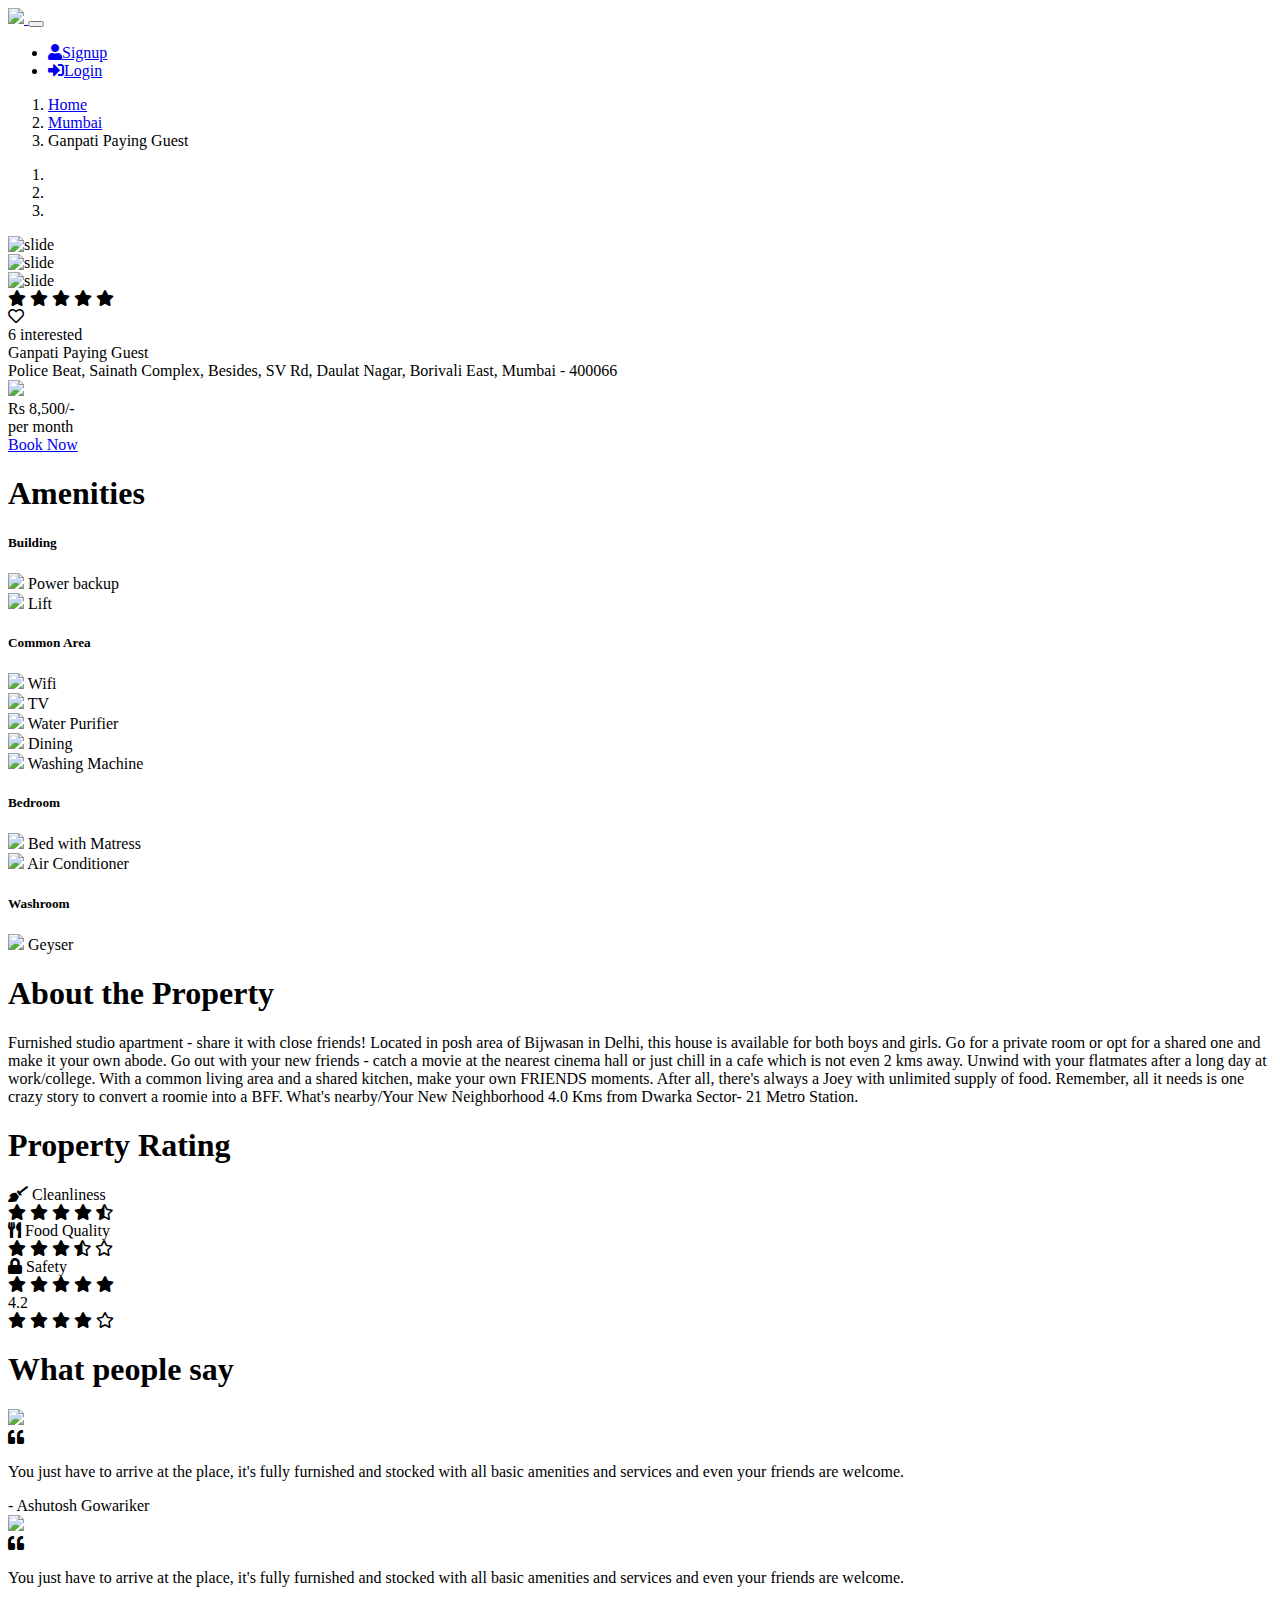
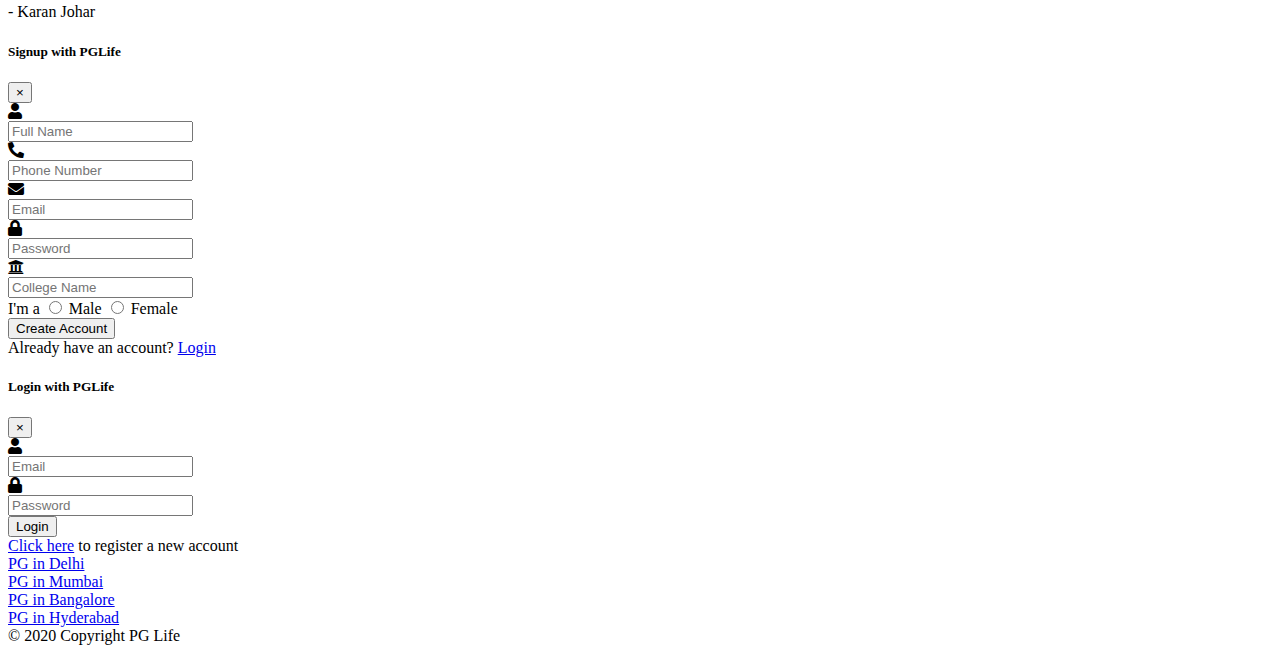
==== property_detail.html @ 6dc1bb6c "Add files via upload" ====
<!DOCTYPE html>
<html lang="en">
  <head>
    <meta name="viewport" content="width=device-width, initial-scale=1" />
    <title>Ganpati Paying Guest | PG Life</title>

    <link href="css/bootstrap.min.css" rel="stylesheet" />
    <link
      href="https://use.fontawesome.com/releases/v5.11.2/css/all.css"
      rel="stylesheet"
    />
    <link
      href="https://fonts.googleapis.com/css2?family=Open+Sans:ital,wght@0,300;0,400;0,600;0,700;0,800;1,300;1,400;1,600;1,700;1,800&display=swap"
      rel="stylesheet"
    />
    <link href="css/common.css" rel="stylesheet" />
    <link href="css/property_detail.css" rel="stylesheet" />
  </head>

  <body>
    <div class="header sticky-top">
      <nav class="navbar navbar-expand-md navbar-light">
        <a class="navbar-brand" href="index.html">
          <img src="img/logo.png" />
        </a>
        <button
          class="navbar-toggler"
          type="button"
          data-toggle="collapse"
          data-target="#my-navbar"
        >
          <span class="navbar-toggler-icon"></span>
        </button>

        <div
          class="collapse navbar-collapse justify-content-end"
          id="my-navbar"
        >
          <ul class="navbar-nav">
            <li class="nav-item">
              <a
                class="nav-link"
                href="#"
                data-toggle="modal"
                data-target="#signup-modal"
              >
                <i class="fas fa-user"></i>Signup
              </a>
            </li>
            <div class="nav-vl"></div>
            <li class="nav-item">
              <a
                class="nav-link"
                href="#"
                data-toggle="modal"
                data-target="#login-modal"
              >
                <i class="fas fa-sign-in-alt"></i>Login
              </a>
            </li>
          </ul>
        </div>
      </nav>
    </div>

    <div id="loading"></div>

    <nav aria-label="breadcrumb">
      <ol class="breadcrumb py-2">
        <li class="breadcrumb-item">
          <a href="index.html">Home</a>
        </li>
        <li class="breadcrumb-item">
          <a href="property_list.html">Mumbai</a>
        </li>
        <li class="breadcrumb-item active" aria-current="page">
          Ganpati Paying Guest
        </li>
      </ol>
    </nav>

    <div id="property-images" class="carousel slide" data-ride="carousel">
      <ol class="carousel-indicators">
        <li
          data-target="#property-images"
          data-slide-to="0"
          class="active"
        ></li>
        <li data-target="#property-images" data-slide-to="1" class=""></li>
        <li data-target="#property-images" data-slide-to="2" class=""></li>
      </ol>
      <div class="carousel-inner">
        <div class="carousel-item active">
          <img
            class="d-block w-100"
            src="img/properties/1/1d4f0757fdb86d5f.jpg"
            alt="slide"
          />
        </div>
        <div class="carousel-item">
          <img
            class="d-block w-100"
            src="img/properties/1/46ebbb537aa9fb0a.jpg"
            alt="slide"
          />
        </div>
        <div class="carousel-item">
          <img
            class="d-block w-100"
            src="img/properties/1/eace7b9114fd6046.jpg"
            alt="slide"
          />
        </div>
      </div>
      <a
        class="carousel-control-prev"
        href="#property-images"
        role="button"
        data-slide="prev"
      >
        <span class="carousel-control-prev-icon" aria-hidden="true"></span>
        <span class="sr-only">Previous</span>
      </a>
      <a
        class="carousel-control-next"
        href="#property-images"
        role="button"
        data-slide="next"
      >
        <span class="carousel-control-next-icon" aria-hidden="true"></span>
        <span class="sr-only">Next</span>
      </a>
    </div>

    <div class="property-summary page-container">
      <div class="row no-gutters justify-content-between">
        <div class="star-container" title="4.8">
          <i class="fas fa-star"></i>
          <i class="fas fa-star"></i>
          <i class="fas fa-star"></i>
          <i class="fas fa-star"></i>
          <i class="fas fa-star"></i>
        </div>
        <div class="interested-container">
          <i class="is-interested-image far fa-heart"></i>
          <div class="interested-text">
            <span class="interested-user-count">6</span> interested
          </div>
        </div>
      </div>
      <div class="detail-container">
        <div class="property-name">Ganpati Paying Guest</div>
        <div class="property-address">
          Police Beat, Sainath Complex, Besides, SV Rd, Daulat Nagar, Borivali
          East, Mumbai - 400066
        </div>
        <div class="property-gender">
          <img src="img/unisex.png" />
        </div>
      </div>
      <div class="row no-gutters">
        <div class="rent-container col-6">
          <div class="rent">Rs 8,500/-</div>
          <div class="rent-unit">per month</div>
        </div>
        <div class="button-container col-6">
          <a href="#" class="btn btn-primary">Book Now</a>
        </div>
      </div>
    </div>

    <div class="property-amenities">
      <div class="page-container">
        <h1>Amenities</h1>
        <div class="row justify-content-between">
          <div class="col-md-auto">
            <h5>Building</h5>
            <div class="amenity-container">
              <img src="img/amenities/powerbackup.svg" />
              <span>Power backup</span>
            </div>
            <div class="amenity-container">
              <img src="img/amenities/lift.svg" />
              <span>Lift</span>
            </div>
          </div>

          <div class="col-md-auto">
            <h5>Common Area</h5>
            <div class="amenity-container">
              <img src="img/amenities/wifi.svg" />
              <span>Wifi</span>
            </div>
            <div class="amenity-container">
              <img src="img/amenities/tv.svg" />
              <span>TV</span>
            </div>
            <div class="amenity-container">
              <img src="img/amenities/rowater.svg" />
              <span>Water Purifier</span>
            </div>
            <div class="amenity-container">
              <img src="img/amenities/dining.svg" />
              <span>Dining</span>
            </div>
            <div class="amenity-container">
              <img src="img/amenities/washingmachine.svg" />
              <span>Washing Machine</span>
            </div>
          </div>

          <div class="col-md-auto">
            <h5>Bedroom</h5>
            <div class="amenity-container">
              <img src="img/amenities/bed.svg" />
              <span>Bed with Matress</span>
            </div>
            <div class="amenity-container">
              <img src="img/amenities/ac.svg" />
              <span>Air Conditioner</span>
            </div>
          </div>

          <div class="col-md-auto">
            <h5>Washroom</h5>
            <div class="amenity-container">
              <img src="img/amenities/geyser.svg" />
              <span>Geyser</span>
            </div>
          </div>
        </div>
      </div>
    </div>

    <div class="property-about page-container">
      <h1>About the Property</h1>
      <p>
        Furnished studio apartment - share it with close friends! Located in
        posh area of Bijwasan in Delhi, this house is available for both boys
        and girls. Go for a private room or opt for a shared one and make it
        your own abode. Go out with your new friends - catch a movie at the
        nearest cinema hall or just chill in a cafe which is not even 2 kms
        away. Unwind with your flatmates after a long day at work/college. With
        a common living area and a shared kitchen, make your own FRIENDS
        moments. After all, there's always a Joey with unlimited supply of food.
        Remember, all it needs is one crazy story to convert a roomie into a
        BFF. What's nearby/Your New Neighborhood 4.0 Kms from Dwarka Sector- 21
        Metro Station.
      </p>
    </div>

    <div class="property-rating">
      <div class="page-container">
        <h1>Property Rating</h1>
        <div class="row align-items-center justify-content-between">
          <div class="col-md-6">
            <div class="rating-criteria row">
              <div class="col-6">
                <i class="rating-criteria-icon fas fa-broom"></i>
                <span class="rating-criteria-text">Cleanliness</span>
              </div>
              <div class="rating-criteria-star-container col-6" title="4.3">
                <i class="fas fa-star"></i>
                <i class="fas fa-star"></i>
                <i class="fas fa-star"></i>
                <i class="fas fa-star"></i>
                <i class="fas fa-star-half-alt"></i>
              </div>
            </div>

            <div class="rating-criteria row">
              <div class="col-6">
                <i class="rating-criteria-icon fas fa-utensils"></i>
                <span class="rating-criteria-text">Food Quality</span>
              </div>
              <div class="rating-criteria-star-container col-6" title="3.4">
                <i class="fas fa-star"></i>
                <i class="fas fa-star"></i>
                <i class="fas fa-star"></i>
                <i class="fas fa-star-half-alt"></i>
                <i class="far fa-star"></i>
              </div>
            </div>

            <div class="rating-criteria row">
              <div class="col-6">
                <i class="rating-criteria-icon fa fa-lock"></i>
                <span class="rating-criteria-text">Safety</span>
              </div>
              <div class="rating-criteria-star-container col-6" title="4.8">
                <i class="fas fa-star"></i>
                <i class="fas fa-star"></i>
                <i class="fas fa-star"></i>
                <i class="fas fa-star"></i>
                <i class="fas fa-star"></i>
              </div>
            </div>
          </div>

          <div class="col-md-4">
            <div class="rating-circle">
              <div class="total-rating">4.2</div>
              <div class="rating-circle-star-container">
                <i class="fas fa-star"></i>
                <i class="fas fa-star"></i>
                <i class="fas fa-star"></i>
                <i class="fas fa-star"></i>
                <i class="far fa-star"></i>
              </div>
            </div>
          </div>
        </div>
      </div>
    </div>

    <div class="property-testimonials page-container">
      <h1>What people say</h1>
      <div class="testimonial-block">
        <div class="testimonial-image-container">
          <img class="testimonial-img" src="img/man.png" />
        </div>
        <div class="testimonial-text">
          <i class="fa fa-quote-left" aria-hidden="true"></i>
          <p>
            You just have to arrive at the place, it's fully furnished and
            stocked with all basic amenities and services and even your friends
            are welcome.
          </p>
        </div>
        <div class="testimonial-name">- Ashutosh Gowariker</div>
      </div>
      <div class="testimonial-block">
        <div class="testimonial-image-container">
          <img class="testimonial-img" src="img/man.png" />
        </div>
        <div class="testimonial-text">
          <i class="fa fa-quote-left" aria-hidden="true"></i>
          <p>
            You just have to arrive at the place, it's fully furnished and
            stocked with all basic amenities and services and even your friends
            are welcome.
          </p>
        </div>
        <div class="testimonial-name">- Karan Johar</div>
      </div>
    </div>

    <div
      class="modal fade"
      id="signup-modal"
      tabindex="-1"
      role="dialog"
      aria-labelledby="signup-heading"
      aria-hidden="true"
    >
      <div class="modal-dialog" role="document">
        <div class="modal-content">
          <div class="modal-header">
            <h5 class="modal-title" id="signup-heading">Signup with PGLife</h5>
            <button
              type="button"
              class="close"
              data-dismiss="modal"
              aria-label="Close"
            >
              <span aria-hidden="true">&times;</span>
            </button>
          </div>

          <div class="modal-body">
            <form id="signup-form" class="form" role="form">
              <div class="input-group form-group">
                <div class="input-group-prepend">
                  <span class="input-group-text">
                    <i class="fas fa-user"></i>
                  </span>
                </div>
                <input
                  type="text"
                  class="form-control"
                  name="full_name"
                  placeholder="Full Name"
                  maxlength="30"
                  required
                />
              </div>

              <div class="input-group form-group">
                <div class="input-group-prepend">
                  <span class="input-group-text">
                    <i class="fas fa-phone-alt"></i>
                  </span>
                </div>
                <input
                  type="text"
                  class="form-control"
                  name="phone"
                  placeholder="Phone Number"
                  maxlength="10"
                  minlength="10"
                  required
                />
              </div>

              <div class="input-group form-group">
                <div class="input-group-prepend">
                  <span class="input-group-text">
                    <i class="fas fa-envelope"></i>
                  </span>
                </div>
                <input
                  type="email"
                  class="form-control"
                  name="email"
                  placeholder="Email"
                  required
                />
              </div>

              <div class="input-group form-group">
                <div class="input-group-prepend">
                  <span class="input-group-text">
                    <i class="fas fa-lock"></i>
                  </span>
                </div>
                <input
                  type="password"
                  class="form-control"
                  name="password"
                  placeholder="Password"
                  minlength="6"
                  required
                />
              </div>

              <div class="input-group form-group">
                <div class="input-group-prepend">
                  <span class="input-group-text">
                    <i class="fas fa-university"></i>
                  </span>
                </div>
                <input
                  type="text"
                  class="form-control"
                  name="college_name"
                  placeholder="College Name"
                  maxlength="150"
                  required
                />
              </div>

              <div class="form-group">
                <span>I'm a</span>
                <input
                  type="radio"
                  class="ml-3"
                  id="gender-male"
                  name="gender"
                  value="male"
                />
                Male
                <label for="gender-male"> </label>
                <input
                  type="radio"
                  class="ml-3"
                  id="gender-female"
                  name="gender"
                  value="female"
                />
                <label for="gender-female">
                  Female
                </label>
              </div>

              <div class="form-group">
                <button type="submit" class="btn btn-block btn-primary">
                  Create Account
                </button>
              </div>
            </form>
          </div>

          <div class="modal-footer">
            <span
              >Already have an account?
              <a
                href="#"
                data-dismiss="modal"
                data-toggle="modal"
                data-target="#login-modal"
                >Login</a
              >
            </span>
          </div>
        </div>
      </div>
    </div>

    <div
      class="modal fade"
      id="login-modal"
      tabindex="-1"
      role="dialog"
      aria-labelledby="login-heading"
      aria-hidden="true"
    >
      <div class="modal-dialog modal-dialog-centered" role="document">
        <div class="modal-content">
          <div class="modal-header">
            <h5 class="modal-title" id="login-heading">Login with PGLife</h5>
            <button
              type="button"
              class="close"
              data-dismiss="modal"
              aria-label="Close"
            >
              <span aria-hidden="true">&times;</span>
            </button>
          </div>

          <div class="modal-body">
            <form id="login-form" class="form" role="form">
              <div class="input-group form-group">
                <div class="input-group-prepend">
                  <span class="input-group-text">
                    <i class="fas fa-user"></i>
                  </span>
                </div>
                <input
                  type="email"
                  class="form-control"
                  name="email"
                  placeholder="Email"
                  required
                />
              </div>

              <div class="input-group form-group">
                <div class="input-group-prepend">
                  <span class="input-group-text">
                    <i class="fas fa-lock"></i>
                  </span>
                </div>
                <input
                  type="password"
                  class="form-control"
                  name="password"
                  placeholder="Password"
                  minlength="6"
                  required
                />
              </div>

              <div class="form-group">
                <button type="submit" class="btn btn-block btn-primary">
                  Login
                </button>
              </div>
            </form>
          </div>

          <div class="modal-footer">
            <span>
              <a
                href="#"
                data-dismiss="modal"
                data-toggle="modal"
                data-target="#signup-modal"
                >Click here</a
              >
              to register a new account
            </span>
          </div>
        </div>
      </div>
    </div>

    <div class="footer">
      <div class="page-container footer-container">
        <div class="footer-cities">
          <div class="footer-city">
            <a href="property_list.html">PG in Delhi</a>
          </div>
          <div class="footer-city">
            <a href="property_list.html">PG in Mumbai</a>
          </div>
          <div class="footer-city">
            <a href="property_list.html">PG in Bangalore</a>
          </div>
          <div class="footer-city">
            <a href="property_list.html">PG in Hyderabad</a>
          </div>
        </div>
        <div class="footer-copyright">© 2020 Copyright PG Life</div>
      </div>
    </div>

    <script type="text/javascript" src="js/jquery.js"></script>
    <script type="text/javascript" src="js/bootstrap.min.js"></script>
  </body>
</html>
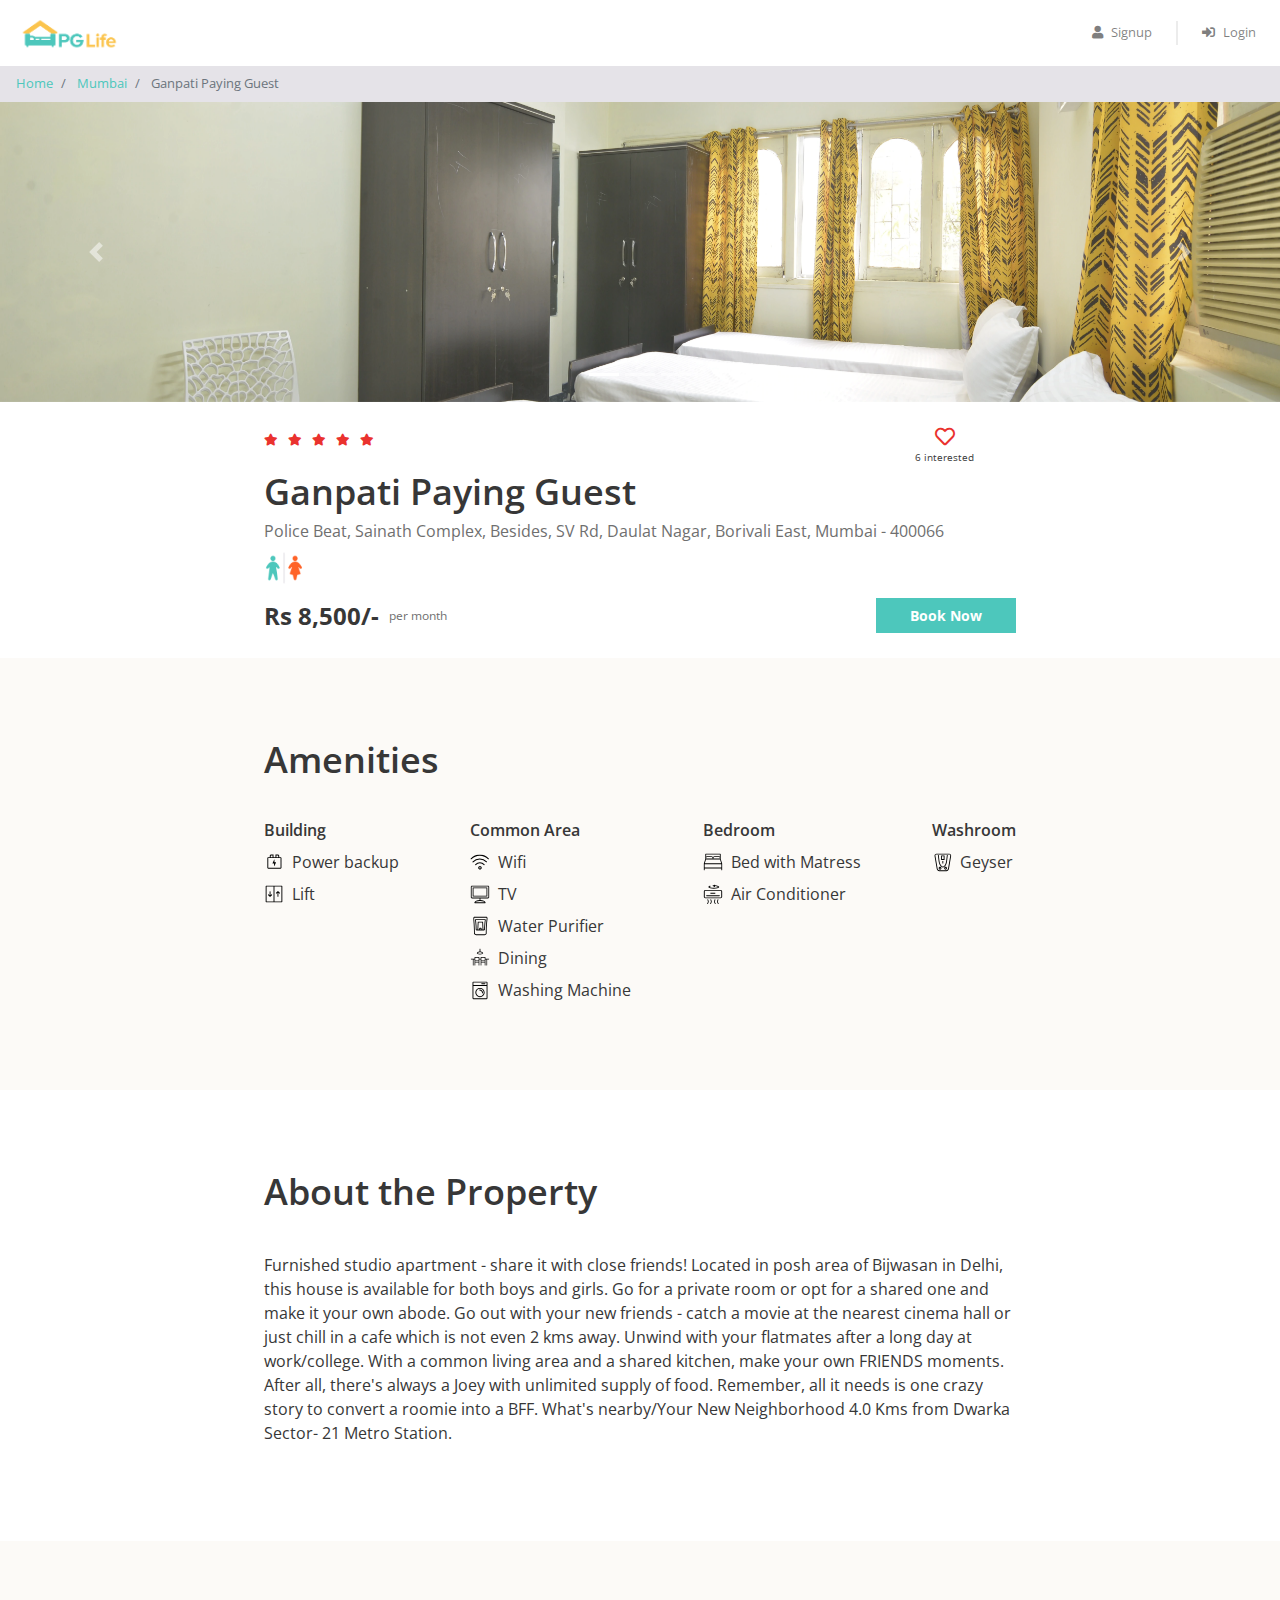
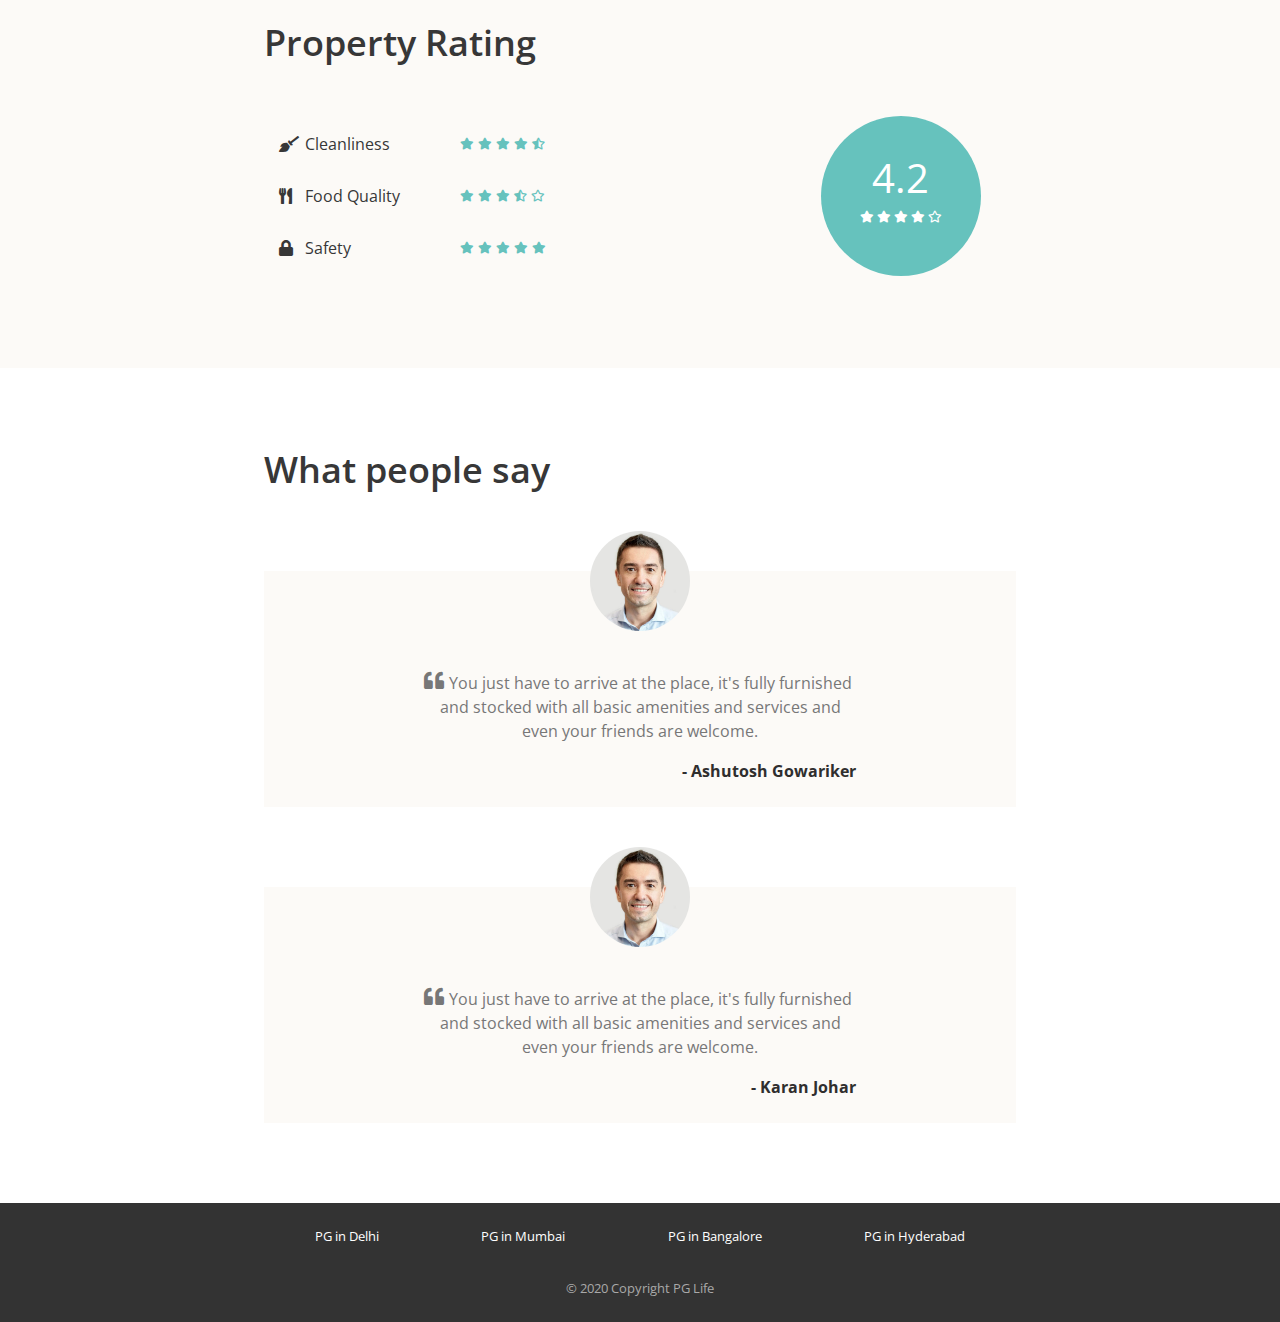
==== commit 2f31b231: "updated" ====
--- a/property_detail.html
+++ b/property_detail.html
@@ -1,601 +1,601 @@
-<!DOCTYPE html>
-<html lang="en">
-  <head>
-    <meta name="viewport" content="width=device-width, initial-scale=1" />
-    <title>Ganpati Paying Guest | PG Life</title>
-
-    <link href="css/bootstrap.min.css" rel="stylesheet" />
-    <link
-      href="https://use.fontawesome.com/releases/v5.11.2/css/all.css"
-      rel="stylesheet"
-    />
-    <link
-      href="https://fonts.googleapis.com/css2?family=Open+Sans:ital,wght@0,300;0,400;0,600;0,700;0,800;1,300;1,400;1,600;1,700;1,800&display=swap"
-      rel="stylesheet"
-    />
-    <link href="css/common.css" rel="stylesheet" />
-    <link href="css/property_detail.css" rel="stylesheet" />
-  </head>
-
-  <body>
-    <div class="header sticky-top">
-      <nav class="navbar navbar-expand-md navbar-light">
-        <a class="navbar-brand" href="index.html">
-          <img src="img/logo.png" />
-        </a>
-        <button
-          class="navbar-toggler"
-          type="button"
-          data-toggle="collapse"
-          data-target="#my-navbar"
-        >
-          <span class="navbar-toggler-icon"></span>
-        </button>
-
-        <div
-          class="collapse navbar-collapse justify-content-end"
-          id="my-navbar"
-        >
-          <ul class="navbar-nav">
-            <li class="nav-item">
-              <a
-                class="nav-link"
-                href="#"
-                data-toggle="modal"
-                data-target="#signup-modal"
-              >
-                <i class="fas fa-user"></i>Signup
-              </a>
-            </li>
-            <div class="nav-vl"></div>
-            <li class="nav-item">
-              <a
-                class="nav-link"
-                href="#"
-                data-toggle="modal"
-                data-target="#login-modal"
-              >
-                <i class="fas fa-sign-in-alt"></i>Login
-              </a>
-            </li>
-          </ul>
-        </div>
-      </nav>
-    </div>
-
-    <div id="loading"></div>
-
-    <nav aria-label="breadcrumb">
-      <ol class="breadcrumb py-2">
-        <li class="breadcrumb-item">
-          <a href="index.html">Home</a>
-        </li>
-        <li class="breadcrumb-item">
-          <a href="property_list.html">Mumbai</a>
-        </li>
-        <li class="breadcrumb-item active" aria-current="page">
-          Ganpati Paying Guest
-        </li>
-      </ol>
-    </nav>
-
-    <div id="property-images" class="carousel slide" data-ride="carousel">
-      <ol class="carousel-indicators">
-        <li
-          data-target="#property-images"
-          data-slide-to="0"
-          class="active"
-        ></li>
-        <li data-target="#property-images" data-slide-to="1" class=""></li>
-        <li data-target="#property-images" data-slide-to="2" class=""></li>
-      </ol>
-      <div class="carousel-inner">
-        <div class="carousel-item active">
-          <img
-            class="d-block w-100"
-            src="img/properties/1/1d4f0757fdb86d5f.jpg"
-            alt="slide"
-          />
-        </div>
-        <div class="carousel-item">
-          <img
-            class="d-block w-100"
-            src="img/properties/1/46ebbb537aa9fb0a.jpg"
-            alt="slide"
-          />
-        </div>
-        <div class="carousel-item">
-          <img
-            class="d-block w-100"
-            src="img/properties/1/eace7b9114fd6046.jpg"
-            alt="slide"
-          />
-        </div>
-      </div>
-      <a
-        class="carousel-control-prev"
-        href="#property-images"
-        role="button"
-        data-slide="prev"
-      >
-        <span class="carousel-control-prev-icon" aria-hidden="true"></span>
-        <span class="sr-only">Previous</span>
-      </a>
-      <a
-        class="carousel-control-next"
-        href="#property-images"
-        role="button"
-        data-slide="next"
-      >
-        <span class="carousel-control-next-icon" aria-hidden="true"></span>
-        <span class="sr-only">Next</span>
-      </a>
-    </div>
-
-    <div class="property-summary page-container">
-      <div class="row no-gutters justify-content-between">
-        <div class="star-container" title="4.8">
-          <i class="fas fa-star"></i>
-          <i class="fas fa-star"></i>
-          <i class="fas fa-star"></i>
-          <i class="fas fa-star"></i>
-          <i class="fas fa-star"></i>
-        </div>
-        <div class="interested-container">
-          <i class="is-interested-image far fa-heart"></i>
-          <div class="interested-text">
-            <span class="interested-user-count">6</span> interested
-          </div>
-        </div>
-      </div>
-      <div class="detail-container">
-        <div class="property-name">Ganpati Paying Guest</div>
-        <div class="property-address">
-          Police Beat, Sainath Complex, Besides, SV Rd, Daulat Nagar, Borivali
-          East, Mumbai - 400066
-        </div>
-        <div class="property-gender">
-          <img src="img/unisex.png" />
-        </div>
-      </div>
-      <div class="row no-gutters">
-        <div class="rent-container col-6">
-          <div class="rent">Rs 8,500/-</div>
-          <div class="rent-unit">per month</div>
-        </div>
-        <div class="button-container col-6">
-          <a href="#" class="btn btn-primary">Book Now</a>
-        </div>
-      </div>
-    </div>
-
-    <div class="property-amenities">
-      <div class="page-container">
-        <h1>Amenities</h1>
-        <div class="row justify-content-between">
-          <div class="col-md-auto">
-            <h5>Building</h5>
-            <div class="amenity-container">
-              <img src="img/amenities/powerbackup.svg" />
-              <span>Power backup</span>
-            </div>
-            <div class="amenity-container">
-              <img src="img/amenities/lift.svg" />
-              <span>Lift</span>
-            </div>
-          </div>
-
-          <div class="col-md-auto">
-            <h5>Common Area</h5>
-            <div class="amenity-container">
-              <img src="img/amenities/wifi.svg" />
-              <span>Wifi</span>
-            </div>
-            <div class="amenity-container">
-              <img src="img/amenities/tv.svg" />
-              <span>TV</span>
-            </div>
-            <div class="amenity-container">
-              <img src="img/amenities/rowater.svg" />
-              <span>Water Purifier</span>
-            </div>
-            <div class="amenity-container">
-              <img src="img/amenities/dining.svg" />
-              <span>Dining</span>
-            </div>
-            <div class="amenity-container">
-              <img src="img/amenities/washingmachine.svg" />
-              <span>Washing Machine</span>
-            </div>
-          </div>
-
-          <div class="col-md-auto">
-            <h5>Bedroom</h5>
-            <div class="amenity-container">
-              <img src="img/amenities/bed.svg" />
-              <span>Bed with Matress</span>
-            </div>
-            <div class="amenity-container">
-              <img src="img/amenities/ac.svg" />
-              <span>Air Conditioner</span>
-            </div>
-          </div>
-
-          <div class="col-md-auto">
-            <h5>Washroom</h5>
-            <div class="amenity-container">
-              <img src="img/amenities/geyser.svg" />
-              <span>Geyser</span>
-            </div>
-          </div>
-        </div>
-      </div>
-    </div>
-
-    <div class="property-about page-container">
-      <h1>About the Property</h1>
-      <p>
-        Furnished studio apartment - share it with close friends! Located in
-        posh area of Bijwasan in Delhi, this house is available for both boys
-        and girls. Go for a private room or opt for a shared one and make it
-        your own abode. Go out with your new friends - catch a movie at the
-        nearest cinema hall or just chill in a cafe which is not even 2 kms
-        away. Unwind with your flatmates after a long day at work/college. With
-        a common living area and a shared kitchen, make your own FRIENDS
-        moments. After all, there's always a Joey with unlimited supply of food.
-        Remember, all it needs is one crazy story to convert a roomie into a
-        BFF. What's nearby/Your New Neighborhood 4.0 Kms from Dwarka Sector- 21
-        Metro Station.
-      </p>
-    </div>
-
-    <div class="property-rating">
-      <div class="page-container">
-        <h1>Property Rating</h1>
-        <div class="row align-items-center justify-content-between">
-          <div class="col-md-6">
-            <div class="rating-criteria row">
-              <div class="col-6">
-                <i class="rating-criteria-icon fas fa-broom"></i>
-                <span class="rating-criteria-text">Cleanliness</span>
-              </div>
-              <div class="rating-criteria-star-container col-6" title="4.3">
-                <i class="fas fa-star"></i>
-                <i class="fas fa-star"></i>
-                <i class="fas fa-star"></i>
-                <i class="fas fa-star"></i>
-                <i class="fas fa-star-half-alt"></i>
-              </div>
-            </div>
-
-            <div class="rating-criteria row">
-              <div class="col-6">
-                <i class="rating-criteria-icon fas fa-utensils"></i>
-                <span class="rating-criteria-text">Food Quality</span>
-              </div>
-              <div class="rating-criteria-star-container col-6" title="3.4">
-                <i class="fas fa-star"></i>
-                <i class="fas fa-star"></i>
-                <i class="fas fa-star"></i>
-                <i class="fas fa-star-half-alt"></i>
-                <i class="far fa-star"></i>
-              </div>
-            </div>
-
-            <div class="rating-criteria row">
-              <div class="col-6">
-                <i class="rating-criteria-icon fa fa-lock"></i>
-                <span class="rating-criteria-text">Safety</span>
-              </div>
-              <div class="rating-criteria-star-container col-6" title="4.8">
-                <i class="fas fa-star"></i>
-                <i class="fas fa-star"></i>
-                <i class="fas fa-star"></i>
-                <i class="fas fa-star"></i>
-                <i class="fas fa-star"></i>
-              </div>
-            </div>
-          </div>
-
-          <div class="col-md-4">
-            <div class="rating-circle">
-              <div class="total-rating">4.2</div>
-              <div class="rating-circle-star-container">
-                <i class="fas fa-star"></i>
-                <i class="fas fa-star"></i>
-                <i class="fas fa-star"></i>
-                <i class="fas fa-star"></i>
-                <i class="far fa-star"></i>
-              </div>
-            </div>
-          </div>
-        </div>
-      </div>
-    </div>
-
-    <div class="property-testimonials page-container">
-      <h1>What people say</h1>
-      <div class="testimonial-block">
-        <div class="testimonial-image-container">
-          <img class="testimonial-img" src="img/man.png" />
-        </div>
-        <div class="testimonial-text">
-          <i class="fa fa-quote-left" aria-hidden="true"></i>
-          <p>
-            You just have to arrive at the place, it's fully furnished and
-            stocked with all basic amenities and services and even your friends
-            are welcome.
-          </p>
-        </div>
-        <div class="testimonial-name">- Ashutosh Gowariker</div>
-      </div>
-      <div class="testimonial-block">
-        <div class="testimonial-image-container">
-          <img class="testimonial-img" src="img/man.png" />
-        </div>
-        <div class="testimonial-text">
-          <i class="fa fa-quote-left" aria-hidden="true"></i>
-          <p>
-            You just have to arrive at the place, it's fully furnished and
-            stocked with all basic amenities and services and even your friends
-            are welcome.
-          </p>
-        </div>
-        <div class="testimonial-name">- Karan Johar</div>
-      </div>
-    </div>
-
-    <div
-      class="modal fade"
-      id="signup-modal"
-      tabindex="-1"
-      role="dialog"
-      aria-labelledby="signup-heading"
-      aria-hidden="true"
-    >
-      <div class="modal-dialog" role="document">
-        <div class="modal-content">
-          <div class="modal-header">
-            <h5 class="modal-title" id="signup-heading">Signup with PGLife</h5>
-            <button
-              type="button"
-              class="close"
-              data-dismiss="modal"
-              aria-label="Close"
-            >
-              <span aria-hidden="true">&times;</span>
-            </button>
-          </div>
-
-          <div class="modal-body">
-            <form id="signup-form" class="form" role="form">
-              <div class="input-group form-group">
-                <div class="input-group-prepend">
-                  <span class="input-group-text">
-                    <i class="fas fa-user"></i>
-                  </span>
-                </div>
-                <input
-                  type="text"
-                  class="form-control"
-                  name="full_name"
-                  placeholder="Full Name"
-                  maxlength="30"
-                  required
-                />
-              </div>
-
-              <div class="input-group form-group">
-                <div class="input-group-prepend">
-                  <span class="input-group-text">
-                    <i class="fas fa-phone-alt"></i>
-                  </span>
-                </div>
-                <input
-                  type="text"
-                  class="form-control"
-                  name="phone"
-                  placeholder="Phone Number"
-                  maxlength="10"
-                  minlength="10"
-                  required
-                />
-              </div>
-
-              <div class="input-group form-group">
-                <div class="input-group-prepend">
-                  <span class="input-group-text">
-                    <i class="fas fa-envelope"></i>
-                  </span>
-                </div>
-                <input
-                  type="email"
-                  class="form-control"
-                  name="email"
-                  placeholder="Email"
-                  required
-                />
-              </div>
-
-              <div class="input-group form-group">
-                <div class="input-group-prepend">
-                  <span class="input-group-text">
-                    <i class="fas fa-lock"></i>
-                  </span>
-                </div>
-                <input
-                  type="password"
-                  class="form-control"
-                  name="password"
-                  placeholder="Password"
-                  minlength="6"
-                  required
-                />
-              </div>
-
-              <div class="input-group form-group">
-                <div class="input-group-prepend">
-                  <span class="input-group-text">
-                    <i class="fas fa-university"></i>
-                  </span>
-                </div>
-                <input
-                  type="text"
-                  class="form-control"
-                  name="college_name"
-                  placeholder="College Name"
-                  maxlength="150"
-                  required
-                />
-              </div>
-
-              <div class="form-group">
-                <span>I'm a</span>
-                <input
-                  type="radio"
-                  class="ml-3"
-                  id="gender-male"
-                  name="gender"
-                  value="male"
-                />
-                Male
-                <label for="gender-male"> </label>
-                <input
-                  type="radio"
-                  class="ml-3"
-                  id="gender-female"
-                  name="gender"
-                  value="female"
-                />
-                <label for="gender-female">
-                  Female
-                </label>
-              </div>
-
-              <div class="form-group">
-                <button type="submit" class="btn btn-block btn-primary">
-                  Create Account
-                </button>
-              </div>
-            </form>
-          </div>
-
-          <div class="modal-footer">
-            <span
-              >Already have an account?
-              <a
-                href="#"
-                data-dismiss="modal"
-                data-toggle="modal"
-                data-target="#login-modal"
-                >Login</a
-              >
-            </span>
-          </div>
-        </div>
-      </div>
-    </div>
-
-    <div
-      class="modal fade"
-      id="login-modal"
-      tabindex="-1"
-      role="dialog"
-      aria-labelledby="login-heading"
-      aria-hidden="true"
-    >
-      <div class="modal-dialog modal-dialog-centered" role="document">
-        <div class="modal-content">
-          <div class="modal-header">
-            <h5 class="modal-title" id="login-heading">Login with PGLife</h5>
-            <button
-              type="button"
-              class="close"
-              data-dismiss="modal"
-              aria-label="Close"
-            >
-              <span aria-hidden="true">&times;</span>
-            </button>
-          </div>
-
-          <div class="modal-body">
-            <form id="login-form" class="form" role="form">
-              <div class="input-group form-group">
-                <div class="input-group-prepend">
-                  <span class="input-group-text">
-                    <i class="fas fa-user"></i>
-                  </span>
-                </div>
-                <input
-                  type="email"
-                  class="form-control"
-                  name="email"
-                  placeholder="Email"
-                  required
-                />
-              </div>
-
-              <div class="input-group form-group">
-                <div class="input-group-prepend">
-                  <span class="input-group-text">
-                    <i class="fas fa-lock"></i>
-                  </span>
-                </div>
-                <input
-                  type="password"
-                  class="form-control"
-                  name="password"
-                  placeholder="Password"
-                  minlength="6"
-                  required
-                />
-              </div>
-
-              <div class="form-group">
-                <button type="submit" class="btn btn-block btn-primary">
-                  Login
-                </button>
-              </div>
-            </form>
-          </div>
-
-          <div class="modal-footer">
-            <span>
-              <a
-                href="#"
-                data-dismiss="modal"
-                data-toggle="modal"
-                data-target="#signup-modal"
-                >Click here</a
-              >
-              to register a new account
-            </span>
-          </div>
-        </div>
-      </div>
-    </div>
-
-    <div class="footer">
-      <div class="page-container footer-container">
-        <div class="footer-cities">
-          <div class="footer-city">
-            <a href="property_list.html">PG in Delhi</a>
-          </div>
-          <div class="footer-city">
-            <a href="property_list.html">PG in Mumbai</a>
-          </div>
-          <div class="footer-city">
-            <a href="property_list.html">PG in Bangalore</a>
-          </div>
-          <div class="footer-city">
-            <a href="property_list.html">PG in Hyderabad</a>
-          </div>
-        </div>
-        <div class="footer-copyright">© 2020 Copyright PG Life</div>
-      </div>
-    </div>
-
-    <script type="text/javascript" src="js/jquery.js"></script>
-    <script type="text/javascript" src="js/bootstrap.min.js"></script>
-  </body>
-</html>
+<!DOCTYPE html>
+<html lang="en">
+  <head>
+    <meta name="viewport" content="width=device-width, initial-scale=1" />
+    <title>Ganpati Paying Guest | PG Life</title>
+
+    <link href="css/bootstrap.min.css" rel="stylesheet" />
+    <link
+      href="https://use.fontawesome.com/releases/v5.11.2/css/all.css"
+      rel="stylesheet"
+    />
+    <link
+      href="https://fonts.googleapis.com/css2?family=Open+Sans:ital,wght@0,300;0,400;0,600;0,700;0,800;1,300;1,400;1,600;1,700;1,800&display=swap"
+      rel="stylesheet"
+    />
+    <link href="css/common.css" rel="stylesheet" />
+    <link href="css/property_detail.css" rel="stylesheet" />
+  </head>
+
+  <body>
+    <div class="header sticky-top">
+      <nav class="navbar navbar-expand-md navbar-light">
+        <a class="navbar-brand" href="index.html">
+          <img src="img/logo.png" />
+        </a>
+        <button
+          class="navbar-toggler"
+          type="button"
+          data-toggle="collapse"
+          data-target="#my-navbar"
+        >
+          <span class="navbar-toggler-icon"></span>
+        </button>
+
+        <div
+          class="collapse navbar-collapse justify-content-end"
+          id="my-navbar"
+        >
+          <ul class="navbar-nav">
+            <li class="nav-item">
+              <a
+                class="nav-link"
+                href="#"
+                data-toggle="modal"
+                data-target="#signup-modal"
+              >
+                <i class="fas fa-user"></i>Signup
+              </a>
+            </li>
+            <div class="nav-vl"></div>
+            <li class="nav-item">
+              <a
+                class="nav-link"
+                href="#"
+                data-toggle="modal"
+                data-target="#login-modal"
+              >
+                <i class="fas fa-sign-in-alt"></i>Login
+              </a>
+            </li>
+          </ul>
+        </div>
+      </nav>
+    </div>
+
+    <div id="loading"></div>
+
+    <nav aria-label="breadcrumb">
+      <ol class="breadcrumb py-2">
+        <li class="breadcrumb-item">
+          <a href="index.html">Home</a>
+        </li>
+        <li class="breadcrumb-item">
+          <a href="property_list.html">Mumbai</a>
+        </li>
+        <li class="breadcrumb-item active" aria-current="page">
+          Ganpati Paying Guest
+        </li>
+      </ol>
+    </nav>
+
+    <div id="property-images" class="carousel slide" data-ride="carousel">
+      <ol class="carousel-indicators">
+        <li
+          data-target="#property-images"
+          data-slide-to="0"
+          class="active"
+        ></li>
+        <li data-target="#property-images" data-slide-to="1" class=""></li>
+        <li data-target="#property-images" data-slide-to="2" class=""></li>
+      </ol>
+      <div class="carousel-inner">
+        <div class="carousel-item active">
+          <img
+            class="d-block w-100"
+            src="img/properties/1/1d4f0757fdb86d5f.jpg"
+            alt="slide"
+          />
+        </div>
+        <div class="carousel-item">
+          <img
+            class="d-block w-100"
+            src="img/properties/1/46ebbb537aa9fb0a.jpg"
+            alt="slide"
+          />
+        </div>
+        <div class="carousel-item">
+          <img
+            class="d-block w-100"
+            src="img/properties/1/eace7b9114fd6046.jpg"
+            alt="slide"
+          />
+        </div>
+      </div>
+      <a
+        class="carousel-control-prev"
+        href="#property-images"
+        role="button"
+        data-slide="prev"
+      >
+        <span class="carousel-control-prev-icon" aria-hidden="true"></span>
+        <span class="sr-only">Previous</span>
+      </a>
+      <a
+        class="carousel-control-next"
+        href="#property-images"
+        role="button"
+        data-slide="next"
+      >
+        <span class="carousel-control-next-icon" aria-hidden="true"></span>
+        <span class="sr-only">Next</span>
+      </a>
+    </div>
+
+    <div class="property-summary page-container">
+      <div class="row no-gutters justify-content-between">
+        <div class="star-container" title="4.8">
+          <i class="fas fa-star"></i>
+          <i class="fas fa-star"></i>
+          <i class="fas fa-star"></i>
+          <i class="fas fa-star"></i>
+          <i class="fas fa-star"></i>
+        </div>
+        <div class="interested-container">
+          <i class="is-interested-image far fa-heart"></i>
+          <div class="interested-text">
+            <span class="interested-user-count">6</span> interested
+          </div>
+        </div>
+      </div>
+      <div class="detail-container">
+        <div class="property-name">Ganpati Paying Guest</div>
+        <div class="property-address">
+          Police Beat, Sainath Complex, Besides, SV Rd, Daulat Nagar, Borivali
+          East, Mumbai - 400066
+        </div>
+        <div class="property-gender">
+          <img src="img/unisex.png" />
+        </div>
+      </div>
+      <div class="row no-gutters">
+        <div class="rent-container col-6">
+          <div class="rent">Rs 8,500/-</div>
+          <div class="rent-unit">per month</div>
+        </div>
+        <div class="button-container col-6">
+          <a href="#" class="btn btn-primary">Book Now</a>
+        </div>
+      </div>
+    </div>
+
+    <div class="property-amenities">
+      <div class="page-container">
+        <h1>Amenities</h1>
+        <div class="row justify-content-between">
+          <div class="col-md-auto">
+            <h5>Building</h5>
+            <div class="amenity-container">
+              <img src="img/amenities/powerbackup.svg" />
+              <span>Power backup</span>
+            </div>
+            <div class="amenity-container">
+              <img src="img/amenities/lift.svg" />
+              <span>Lift</span>
+            </div>
+          </div>
+
+          <div class="col-md-auto">
+            <h5>Common Area</h5>
+            <div class="amenity-container">
+              <img src="img/amenities/wifi.svg" />
+              <span>Wifi</span>
+            </div>
+            <div class="amenity-container">
+              <img src="img/amenities/tv.svg" />
+              <span>TV</span>
+            </div>
+            <div class="amenity-container">
+              <img src="img/amenities/rowater.svg" />
+              <span>Water Purifier</span>
+            </div>
+            <div class="amenity-container">
+              <img src="img/amenities/dining.svg" />
+              <span>Dining</span>
+            </div>
+            <div class="amenity-container">
+              <img src="img/amenities/washingmachine.svg" />
+              <span>Washing Machine</span>
+            </div>
+          </div>
+
+          <div class="col-md-auto">
+            <h5>Bedroom</h5>
+            <div class="amenity-container">
+              <img src="img/amenities/bed.svg" />
+              <span>Bed with Matress</span>
+            </div>
+            <div class="amenity-container">
+              <img src="img/amenities/ac.svg" />
+              <span>Air Conditioner</span>
+            </div>
+          </div>
+
+          <div class="col-md-auto">
+            <h5>Washroom</h5>
+            <div class="amenity-container">
+              <img src="img/amenities/geyser.svg" />
+              <span>Geyser</span>
+            </div>
+          </div>
+        </div>
+      </div>
+    </div>
+
+    <div class="property-about page-container">
+      <h1>About the Property</h1>
+      <p>
+        Furnished studio apartment - share it with close friends! Located in
+        posh area of Bijwasan in Delhi, this house is available for both boys
+        and girls. Go for a private room or opt for a shared one and make it
+        your own abode. Go out with your new friends - catch a movie at the
+        nearest cinema hall or just chill in a cafe which is not even 2 kms
+        away. Unwind with your flatmates after a long day at work/college. With
+        a common living area and a shared kitchen, make your own FRIENDS
+        moments. After all, there's always a Joey with unlimited supply of food.
+        Remember, all it needs is one crazy story to convert a roomie into a
+        BFF. What's nearby/Your New Neighborhood 4.0 Kms from Dwarka Sector- 21
+        Metro Station.
+      </p>
+    </div>
+
+    <div class="property-rating">
+      <div class="page-container">
+        <h1>Property Rating</h1>
+        <div class="row align-items-center justify-content-between">
+          <div class="col-md-6">
+            <div class="rating-criteria row">
+              <div class="col-6">
+                <i class="rating-criteria-icon fas fa-broom"></i>
+                <span class="rating-criteria-text">Cleanliness</span>
+              </div>
+              <div class="rating-criteria-star-container col-6" title="4.3">
+                <i class="fas fa-star"></i>
+                <i class="fas fa-star"></i>
+                <i class="fas fa-star"></i>
+                <i class="fas fa-star"></i>
+                <i class="fas fa-star-half-alt"></i>
+              </div>
+            </div>
+
+            <div class="rating-criteria row">
+              <div class="col-6">
+                <i class="rating-criteria-icon fas fa-utensils"></i>
+                <span class="rating-criteria-text">Food Quality</span>
+              </div>
+              <div class="rating-criteria-star-container col-6" title="3.4">
+                <i class="fas fa-star"></i>
+                <i class="fas fa-star"></i>
+                <i class="fas fa-star"></i>
+                <i class="fas fa-star-half-alt"></i>
+                <i class="far fa-star"></i>
+              </div>
+            </div>
+
+            <div class="rating-criteria row">
+              <div class="col-6">
+                <i class="rating-criteria-icon fa fa-lock"></i>
+                <span class="rating-criteria-text">Safety</span>
+              </div>
+              <div class="rating-criteria-star-container col-6" title="4.8">
+                <i class="fas fa-star"></i>
+                <i class="fas fa-star"></i>
+                <i class="fas fa-star"></i>
+                <i class="fas fa-star"></i>
+                <i class="fas fa-star"></i>
+              </div>
+            </div>
+          </div>
+
+          <div class="col-md-4">
+            <div class="rating-circle">
+              <div class="total-rating">4.2</div>
+              <div class="rating-circle-star-container">
+                <i class="fas fa-star"></i>
+                <i class="fas fa-star"></i>
+                <i class="fas fa-star"></i>
+                <i class="fas fa-star"></i>
+                <i class="far fa-star"></i>
+              </div>
+            </div>
+          </div>
+        </div>
+      </div>
+    </div>
+
+    <div class="property-testimonials page-container">
+      <h1>What people say</h1>
+      <div class="testimonial-block">
+        <div class="testimonial-image-container">
+          <img class="testimonial-img" src="img/man.png" />
+        </div>
+        <div class="testimonial-text">
+          <i class="fa fa-quote-left" aria-hidden="true"></i>
+          <p>
+            You just have to arrive at the place, it's fully furnished and
+            stocked with all basic amenities and services and even your friends
+            are welcome.
+          </p>
+        </div>
+        <div class="testimonial-name">- Ashutosh Gowariker</div>
+      </div>
+      <div class="testimonial-block">
+        <div class="testimonial-image-container">
+          <img class="testimonial-img" src="img/man.png" />
+        </div>
+        <div class="testimonial-text">
+          <i class="fa fa-quote-left" aria-hidden="true"></i>
+          <p>
+            You just have to arrive at the place, it's fully furnished and
+            stocked with all basic amenities and services and even your friends
+            are welcome.
+          </p>
+        </div>
+        <div class="testimonial-name">- Karan Johar</div>
+      </div>
+    </div>
+
+    <div
+      class="modal fade"
+      id="signup-modal"
+      tabindex="-1"
+      role="dialog"
+      aria-labelledby="signup-heading"
+      aria-hidden="true"
+    >
+      <div class="modal-dialog" role="document">
+        <div class="modal-content">
+          <div class="modal-header">
+            <h5 class="modal-title" id="signup-heading">Signup with PGLife</h5>
+            <button
+              type="button"
+              class="close"
+              data-dismiss="modal"
+              aria-label="Close"
+            >
+              <span aria-hidden="true">&times;</span>
+            </button>
+          </div>
+
+          <div class="modal-body">
+            <form id="signup-form" class="form" role="form">
+              <div class="input-group form-group">
+                <div class="input-group-prepend">
+                  <span class="input-group-text">
+                    <i class="fas fa-user"></i>
+                  </span>
+                </div>
+                <input
+                  type="text"
+                  class="form-control"
+                  name="full_name"
+                  placeholder="Full Name"
+                  maxlength="30"
+                  required
+                />
+              </div>
+
+              <div class="input-group form-group">
+                <div class="input-group-prepend">
+                  <span class="input-group-text">
+                    <i class="fas fa-phone-alt"></i>
+                  </span>
+                </div>
+                <input
+                  type="text"
+                  class="form-control"
+                  name="phone"
+                  placeholder="Phone Number"
+                  maxlength="10"
+                  minlength="10"
+                  required
+                />
+              </div>
+
+              <div class="input-group form-group">
+                <div class="input-group-prepend">
+                  <span class="input-group-text">
+                    <i class="fas fa-envelope"></i>
+                  </span>
+                </div>
+                <input
+                  type="email"
+                  class="form-control"
+                  name="email"
+                  placeholder="Email"
+                  required
+                />
+              </div>
+
+              <div class="input-group form-group">
+                <div class="input-group-prepend">
+                  <span class="input-group-text">
+                    <i class="fas fa-lock"></i>
+                  </span>
+                </div>
+                <input
+                  type="password"
+                  class="form-control"
+                  name="password"
+                  placeholder="Password"
+                  minlength="6"
+                  required
+                />
+              </div>
+
+              <div class="input-group form-group">
+                <div class="input-group-prepend">
+                  <span class="input-group-text">
+                    <i class="fas fa-university"></i>
+                  </span>
+                </div>
+                <input
+                  type="text"
+                  class="form-control"
+                  name="college_name"
+                  placeholder="College Name"
+                  maxlength="150"
+                  required
+                />
+              </div>
+
+              <div class="form-group">
+                <span>I'm a</span>
+                <input
+                  type="radio"
+                  class="ml-3"
+                  id="gender-male"
+                  name="gender"
+                  value="male"
+                />
+                Male
+                <label for="gender-male"> </label>
+                <input
+                  type="radio"
+                  class="ml-3"
+                  id="gender-female"
+                  name="gender"
+                  value="female"
+                />
+                <label for="gender-female">
+                  Female
+                </label>
+              </div>
+
+              <div class="form-group">
+                <button type="submit" class="btn btn-block btn-primary">
+                  Create Account
+                </button>
+              </div>
+            </form>
+          </div>
+
+          <div class="modal-footer">
+            <span
+              >Already have an account?
+              <a
+                href="#"
+                data-dismiss="modal"
+                data-toggle="modal"
+                data-target="#login-modal"
+                >Login</a
+              >
+            </span>
+          </div>
+        </div>
+      </div>
+    </div>
+
+    <div
+      class="modal fade"
+      id="login-modal"
+      tabindex="-1"
+      role="dialog"
+      aria-labelledby="login-heading"
+      aria-hidden="true"
+    >
+      <div class="modal-dialog modal-dialog-centered" role="document">
+        <div class="modal-content">
+          <div class="modal-header">
+            <h5 class="modal-title" id="login-heading">Login with PGLife</h5>
+            <button
+              type="button"
+              class="close"
+              data-dismiss="modal"
+              aria-label="Close"
+            >
+              <span aria-hidden="true">&times;</span>
+            </button>
+          </div>
+
+          <div class="modal-body">
+            <form id="login-form" class="form" role="form">
+              <div class="input-group form-group">
+                <div class="input-group-prepend">
+                  <span class="input-group-text">
+                    <i class="fas fa-user"></i>
+                  </span>
+                </div>
+                <input
+                  type="email"
+                  class="form-control"
+                  name="email"
+                  placeholder="Email"
+                  required
+                />
+              </div>
+
+              <div class="input-group form-group">
+                <div class="input-group-prepend">
+                  <span class="input-group-text">
+                    <i class="fas fa-lock"></i>
+                  </span>
+                </div>
+                <input
+                  type="password"
+                  class="form-control"
+                  name="password"
+                  placeholder="Password"
+                  minlength="6"
+                  required
+                />
+              </div>
+
+              <div class="form-group">
+                <button type="submit" class="btn btn-block btn-primary">
+                  Login
+                </button>
+              </div>
+            </form>
+          </div>
+
+          <div class="modal-footer">
+            <span>
+              <a
+                href="#"
+                data-dismiss="modal"
+                data-toggle="modal"
+                data-target="#signup-modal"
+                >Click here</a
+              >
+              to register a new account
+            </span>
+          </div>
+        </div>
+      </div>
+    </div>
+
+    <div class="footer">
+      <div class="page-container footer-container">
+        <div class="footer-cities">
+          <div class="footer-city">
+            <a href="property_list.html">PG in Delhi</a>
+          </div>
+          <div class="footer-city">
+            <a href="property_list.html">PG in Mumbai</a>
+          </div>
+          <div class="footer-city">
+            <a href="property_list.html">PG in Bangalore</a>
+          </div>
+          <div class="footer-city">
+            <a href="property_list.html">PG in Hyderabad</a>
+          </div>
+        </div>
+        <div class="footer-copyright">© 2020 Copyright PG Life</div>
+      </div>
+    </div>
+
+    <script type="text/javascript" src="js/jquery.js"></script>
+    <script type="text/javascript" src="js/bootstrap.min.js"></script>
+  </body>
+</html>
--- a/css/common.css
+++ b/css/common.css
@@ -0,0 +1,185 @@
+* {
+  box-sizing: border-box;
+  font-family: "Open Sans", sans-serif;
+}
+
+body {
+  color: #373737;
+  font-size: 16px;
+  position: relative;
+}
+
+h1,
+h2,
+h3,
+h4,
+h5,
+h6 {
+  font-weight: 600;
+}
+
+h1 {
+  font-size: 36px;
+  margin-bottom: 40px;
+}
+
+@media (max-width: 768px) {
+  h1 {
+    font-size: 28px;
+  }
+}
+
+h3 {
+  font-size: 24px;
+  margin-bottom: 12px;
+}
+
+h5 {
+  font-size: 16px;
+  margin-bottom: 10px;
+}
+
+.btn-primary,
+.btn-warning,
+.btn-danger {
+  color: white;
+  font-weight: bold;
+}
+
+.input-group .input-group-text i {
+  width: 14px;
+}
+
+input[type="radio"] {
+  position: relative;
+  top: 1px;
+}
+
+.breadcrumb {
+  background-color: #e5e3e8;
+  font-size: 13px;
+  border-radius: 0px;
+  margin-bottom: 0px;
+}
+
+.container {
+  max-width: 920px;
+  padding: 0px 20px;
+}
+
+.page-container {
+  max-width: 800px;
+  padding: 80px 24px;
+  margin: auto;
+}
+
+@media (max-width: 768px) {
+  .page-container {
+    padding: 64px 24px;
+  }
+}
+
+.white {
+  color: #ffffff;
+}
+
+#loading {
+  display: none;
+  background-color: #666666;
+  background-image: url("../img/progress_spinner.gif");
+  background-repeat: no-repeat;
+  background-position: center;
+  opacity: 0.4;
+  position: fixed;
+  top: 0px;
+  right: 0px;
+  width: 100%;
+  height: 100%;
+  z-index: 10000000;
+}
+
+/* Login Modal */
+#login-modal .modal-dialog {
+  width: 350px;
+  margin: auto;
+}
+
+.modal-footer {
+  background-color: #f4f4f4;
+  justify-content: center;
+}
+
+/* Header */
+.header {
+  background-color: white;
+  font-size: 13px;
+}
+
+.header .navbar .navbar-brand img {
+  height: 40px;
+}
+
+.header .navbar .nav-item i {
+  margin-right: 8px;
+}
+
+.header .nav-vl {
+  border-left: 2px solid #d6d6d678;
+  height: 24px;
+  margin: auto 16px;
+  display: block;
+}
+
+@media (max-width: 768px) {
+  .header .nav-vl {
+    display: none;
+  }
+}
+
+.header .nav-name {
+  font-weight: bold;
+  margin: auto 16px;
+}
+
+@media (max-width: 768px) {
+  .header .nav-name {
+    margin: 8px 0px;
+  }
+}
+
+/* Footer */
+.footer {
+  background-color: #333333;
+  font-size: 13px;
+}
+
+.footer-container {
+  padding: 24px;
+}
+
+.footer-cities {
+  display: flex;
+  flex-wrap: wrap;
+  justify-content: space-around;
+}
+
+.footer-city {
+  margin-bottom: 8px;
+  text-align: center;
+}
+
+@media (max-width: 768px) {
+  .footer-city {
+    width: 100%;
+  }
+}
+
+.footer-city a {
+  color: #ffffff;
+}
+
+.footer-copyright {
+  color: #a9a9a9;
+  text-align: center;
+  padding-top: 24px;
+}
--- a/css/property_detail.css
+++ b/css/property_detail.css
@@ -0,0 +1,197 @@
+.carousel img {
+  height: 300px;
+  object-fit: cover;
+}
+
+.property-summary {
+  padding: 24px;
+}
+
+.property-amenities,
+.property-rating {
+  background-color: #fcfaf7;
+}
+
+.star-container i {
+  color: #ea322e;
+  font-size: 12px;
+  margin-right: 6px;
+}
+
+.interested-container {
+  text-align: center;
+  padding-right: 42px;
+}
+
+@media (max-width: 768px) {
+  .interested-container {
+    padding-right: 0px;
+  }
+}
+
+.interested-container i {
+  color: #ea322e;
+  font-size: 20px;
+  cursor: pointer;
+}
+
+.interested-text {
+  font-size: 10px;
+}
+
+.detail-container {
+  padding-bottom: 10px;
+}
+
+.property-name {
+  font-size: 36px;
+  font-weight: 600;
+}
+
+@media (max-width: 768px) {
+  .property-name {
+    font-size: 24px;
+  }
+}
+
+.property-address {
+  color: #6f6f6f;
+  font-size: 16px;
+  padding-bottom: 5px;
+}
+
+.property-gender img {
+  width: 40px;
+}
+
+.rent-container {
+  display: flex;
+  align-items: center;
+}
+
+.rent {
+  font-size: 24px;
+  font-weight: bold;
+  padding-right: 10px;
+}
+
+@media (max-width: 768px) {
+  .rent {
+    font-size: 18px;
+  }
+}
+
+.rent-unit {
+  color: #6f6f6f;
+  font-size: 12px;
+}
+
+.button-container .btn {
+  font-size: 14px;
+  border-radius: 0px;
+  width: 140px;
+  float: right;
+}
+
+@media (max-width: 768px) {
+  .property-amenities .row > div {
+    padding-bottom: 24px;
+  }
+}
+
+.amenity-container {
+  margin: 8px 0px;
+}
+
+.amenity-container img {
+  height: 20px;
+  margin-top: -4px;
+  margin-right: 4px;
+}
+
+.rating-criteria {
+  margin: 28px 0px;
+}
+
+.rating-criteria-icon {
+  width: 14px;
+}
+
+.rating-criteria-text {
+  margin-left: 8px;
+}
+
+.rating-criteria-star-container {
+  margin-top: -2px;
+}
+
+.rating-criteria-star-container i {
+  color: #66c2bd;
+  font-size: 12px;
+}
+
+.rating-circle {
+  background-color: #66c2bd;
+  color: white;
+  text-align: center;
+  height: 160px;
+  width: 160px;
+  border-radius: 50%;
+  padding-top: 32px;
+  margin: auto;
+}
+
+.total-rating {
+  font-size: 40px;
+}
+
+.rating-circle-star-container {
+  font-size: 12px;
+}
+
+.testimonial-block {
+  background-color: #fcfaf7;
+  padding: 0px 160px 24px;
+  margin-top: 80px;
+}
+
+@media (max-width: 768px) {
+  .testimonial-block {
+    padding: 0px 24px 24px;
+  }
+}
+
+.testimonial-image-container {
+  text-align: center;
+}
+
+.testimonial-img {
+  width: 100px;
+  border-radius: 50%;
+  position: relative;
+  top: -40px;
+}
+
+.testimonial-text {
+  color: #777777;
+  text-align: center;
+  position: relative;
+}
+
+.testimonial-text i {
+  font-size: 20px;
+  position: absolute;
+  left: 0px;
+  top: 0px;
+}
+
+.testimonial-text p {
+  text-indent: 20px;
+}
+
+.testimonial-name {
+  color: #2f2e2e;
+  text-align: right;
+  font-weight: bold;
+  margin-top: 12px;
+}
